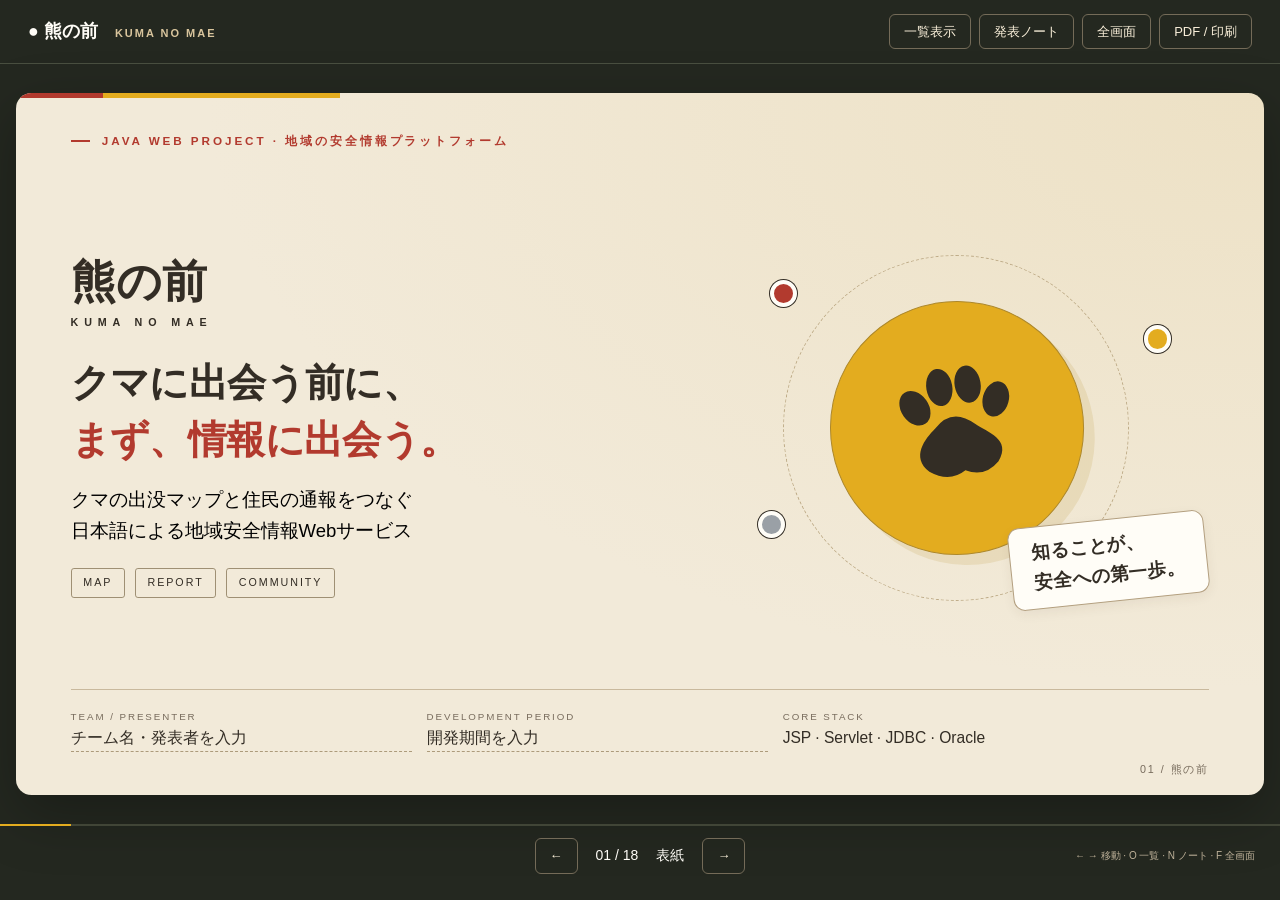
==== index.html @ 299644ca "feat: index.html" ====
<!doctype html>
<html lang="ja">
<head>
  <meta charset="utf-8">
  <meta name="viewport" content="width=device-width,initial-scale=1">
  <title>熊の前 · プロジェクト発表</title>
  <link rel="stylesheet" href="presentation/presentation.css">
  <link rel="stylesheet" href="presentation/japanese.css">
  <link rel="stylesheet" href="presentation/print.css" media="print">
  <script src="presentation/presentation.js" defer></script>
  <link rel="stylesheet" href="presentation/preview-editorial.css">
  <link rel="stylesheet" href="presentation/preview-duties.css">
</head>
<body>
  <header class="toolbar"><a class="brand" href="#1">● 熊の前 <span>KUMA NO MAE</span></a><div class="tools"><button id="overview" type="button">一覧表示</button><button id="notes-toggle" type="button">発表ノート</button><button id="fullscreen" type="button">全画面</button><button id="print" type="button">PDF / 印刷</button></div></header>
  <main id="deck" aria-label="プロジェクト発表スライド">
    <section class="slide cover" data-title="表紙">
      <div class="eyebrow">JAVA WEB PROJECT · 地域の安全情報プラットフォーム</div>
      <div class="cover-grid"><div><div class="wordmark">熊の前<span>KUMA NO MAE</span></div><h1>クマに出会う前に、<br><em>まず、情報に出会う。</em></h1><p class="lead">クマの出没マップと住民の通報をつなぐ<br>日本語による地域安全情報Webサービス</p><div class="tags"><span>MAP</span><span>REPORT</span><span>COMMUNITY</span></div></div><div class="cover-art"><div class="orbit"></div><div class="seal"><svg viewBox="0 0 180 180" aria-label="クマの肉球"><ellipse cx="43" cy="57" rx="17" ry="23" transform="rotate(-25 43 57)"/><ellipse cx="77" cy="37" rx="16" ry="23"/><ellipse cx="112" cy="39" rx="16" ry="23"/><ellipse cx="143" cy="63" rx="16" ry="22" transform="rotate(25 143 63)"/><path d="M47 137C27 115 49 96 63 86Q88 63 113 89C125 101 154 115 133 139Q113 156 91 143Q69 155 47 137Z"/></svg></div><div class="art-label">知ることが、<br>安全への第一歩。</div><span class="map-point p1"></span><span class="map-point p2"></span><span class="map-point p3"></span></div></div>
      <div class="cover-meta"><div><small>TEAM / PRESENTER</small><span contenteditable="true" data-save="presenter-ja" aria-label="チーム名・発表者を入力">チーム名・発表者を入力</span></div><div><small>DEVELOPMENT PERIOD</small><span contenteditable="true" data-save="period-ja" aria-label="開発期間を入力">開発期間を入力</span></div><div><small>CORE STACK</small><span>JSP · Servlet · JDBC · Oracle</span></div></div>
      <aside class="speaker-notes">冒頭ではサービスが解決したい課題を伝えます。「出没情報を探すだけでなく、地図での確認から通報・管理までをつなぎました」。チーム名と開発期間は実際の情報を入力してください。入力内容はこのブラウザーに保存されます。</aside>
    </section>
    <section class="slide" data-title="目次"><div class="eyebrow">CONTENTS · 発表の流れ</div><h2>サービスからコードまで、<br>ひとつの流れで。</h2><div class="agenda"><article><b>01</b><div><h3>なぜ開発したのか</h3><p>企画意図・利用者・要件</p></div></article><article><b>02</b><div><h3>どのように設計したのか</h3><p>デザイン・技術構成・MVC・データ</p></div></article><article><b>03</b><div><h3>何を実装したのか</h3><p>地図・通報・会員・コミュニティ・管理</p></div></article><article><b>04</b><div><h3>どのような課題を解決したのか</h3><p>デモ・日付フィルターの不具合・改善方針</p></div></article></div><div class="bottom-line">発表の軸：位置と危険度を理解し、住民の情報をサービスにつなぐ</div><aside class="speaker-notes">設計の説明後、利用者の操作の流れに沿って機能を紹介します。クラス名をすべて読み上げるよりも、責務の分離とデータの流れに焦点を当てます。</aside></section>
<section class="slide" data-title="チーム紹介"><div class="eyebrow">TEAM · チーム紹介</div><h2>4人でつくる「熊の前」。</h2><p class="subtitle">バックエンド1名・フロントエンド3名のチーム構成</p><div class="cols four team-grid"><article class="card accent"><span class="card-no">TEAM LEADER</span><div class="member-number">01</div><div class="member-photo"><img src="presentation/member-01.png" alt="ジョン・グァノ"></div><h3 lang="ja">ジョン・グァノ</h3><span class="team-role">チームリーダー</span><p>バックエンド担当</p><div class="member-duties">チーム管理<br>データベース設計<br>バックエンド全体</div></article><article class="card"><span class="card-no">FRONTEND</span><div class="member-number">02</div><div class="member-photo"><img src="presentation/member-02.jpg" alt="キム・スリム"></div><h3 lang="ja">キム・スリム</h3><span class="team-role">チームメンバー</span><p>フロントエンド担当</p><div class="member-duties">会員管理 設計・実装<br>地図 設計・実装</div></article><article class="card"><span class="card-no">FRONTEND</span><div class="member-number">03</div><div class="member-photo no-photo" aria-hidden="true"></div><h3 lang="ja">パク・ジョンウク</h3><span class="team-role">チームメンバー</span><p>フロントエンド担当</p><div class="member-duties">トップページ 設計・実装<br>マイページ 設計・実装</div></article><article class="card"><span class="card-no">FRONTEND</span><div class="member-number">04</div><div class="member-photo"><img src="presentation/member-04.png" alt="キム・ビョンギュ"></div><h3 lang="ja">キム・ビョンギュ</h3><span class="team-role">チームメンバー</span><p>フロントエンド担当</p><div class="member-duties">掲示板 設計・実装<br>管理者ページ 設計・実装</div></article></div><aside class="speaker-notes">メンバーは全4名です。ジョン・グァノはチームリーダー兼バックエンド担当、キム・スリム・パク・ジョンウク・キム・ビョンギュはフロントエンド担当です。氏名は指定された日本語表記を使用しています。</aside></section>
    <section class="slide" data-title="プロジェクト概要"><div class="eyebrow">01 / PROJECT OVERVIEW</div><h2>「どこで、どのくらい危険なのか？」</h2><p class="subtitle">出没場所・日時・危険度・解除状態をまとめて確認できるサービス</p><div class="cols three"><article class="card"><span class="card-no">BACKGROUND</span><h3>一覧だけでは<br>場所を把握しにくい</h3><p>住所と投稿を地図マーカーにつなぎ、関心のある地域の状況を位置関係から理解できるよう設計しました。</p></article><article class="card"><span class="card-no">APPROACH</span><h3>閲覧から通報まで<br>ひとつの利用フロー</h3><p>トップページで状況を確認し、地図で範囲を絞り込んだ後、詳細の閲覧や目撃情報の通報へ進みます。</p></article><article class="card accent"><span class="card-no">VALUE</span><h3>危険情報に加えて<br>解除状態も伝える</h3><p>DANGER・WARNING・CAUTIONとCLEARを区別し、出没情報の状態を色と文字で伝えます。</p></article></div><div class="ribbon">主な利用者 <strong>日本の地域住民・訪問者・サービス管理者</strong></div><aside class="speaker-notes">このスライドでは開発意図を説明します。事故減少率や実際の利用者数など、検証していない成果の数値は提示しません。</aside></section>
    <section class="slide" data-title="要件定義"><div class="eyebrow">02 / REQUIREMENTS</div><h2>利用者ごとに必要な機能を定義する。</h2><div class="cols two"><div class="table-wrap"><table><thead><tr><th>利用者</th><th>主要機能</th></tr></thead><tbody><tr><td>情報閲覧</td><td>地図マーカー・危険度の凡例・地域／期間／危険度の検索</td></tr><tr><td>会員</td><td>登録・ログイン・メール認証・アカウント復旧</td></tr><tr><td>通報者</td><td>目撃情報の登録・位置／画像の添付・詳細閲覧</td></tr><tr><td>コミュニティ利用者</td><td>投稿の作成／編集／削除・コメント・いいね</td></tr><tr><td>管理者</td><td>通報の承認／却下／解除・会員とコミュニティの管理</td></tr></tbody></table></div><div class="stack"><article class="card"><h3>一貫した案内</h3><p>日本語UI、共通のヘッダー／フッター、危険度の色と名称を使用します。</p></article><article class="card"><h3>役割に応じたアクセス</h3><p>ログイン状態と利用者の権限に応じて、作成・編集・管理のリクエストを処理します。</p></article><article class="card"><h3>処理結果を明確に表示</h3><p>エラー・認証・パスワード再設定の結果を画面で確認できる構成にします。</p></article></div></div><aside class="speaker-notes">要件は機能と使いやすさに分けて説明します。セキュリティが完全であると主張するのではなく、実際の権限確認と認証の流れを紹介します。</aside></section>
    <section class="slide" data-title="デザインコンセプト"><div class="eyebrow">03 / DESIGN LANGUAGE</div><h2>温かみのある印象と、明確な危険表示。</h2><div class="cols two"><div><div class="palette"><div style="--swatch:#eee5d1"><span>CREAM</span><code>#EEE5D1</code></div><div style="--swatch:#332d25" class="light-text"><span>INK</span><code>#332D25</code></div><div style="--swatch:#e3ac1f"><span>YELLOW</span><code>#E3AC1F</code></div></div><h3>プロジェクトのビジュアル表現</h3><p>クリーム色の背景に濃い茶色の枠線、紙のカードを思わせる面と影。黄色は主な操作を、赤色は危険情報を強調します。</p><p>発表資料にも同じ配色とクマの肉球モチーフを取り入れました。</p></div><article class="card legend-demo"><h3>危険度の凡例</h3><div><span class="risk danger">DANGER</span><p><strong>危険</strong> クマの目撃など危険度の高い情報</p></div><div><span class="risk warning">WARNING</span><p><strong>警戒</strong> 足跡・痕跡の情報</p></div><div><span class="risk caution">CAUTION</span><p><strong>注意</strong> 鳴き声・気配などの注意情報</p></div><div><span class="risk clear">CLEAR</span><p><strong>解除</strong> 危険の解除状態</p></div></article></div><aside class="speaker-notes">色だけで意味を伝えず、英語の区分と日本語の名称を併記します。ここで示す配色は、プロジェクトのスタイルを基にした発表用テーマです。</aside></section>
    <section class="slide" data-title="技術構成"><div class="eyebrow">04 / TECHNOLOGY</div><h2>Servlet MVCで構築したWebサービス。</h2><div class="cols four"><article class="card"><span class="tech-icon">UI</span><h3>Frontend</h3><ul><li>JSP · JSTL</li><li>HTML · CSS</li><li>JavaScript · Fetch</li><li>Bootstrap</li></ul><p>画面描画と利用者の入力、地図フィルター、非同期リクエスト</p></article><article class="card"><span class="tech-icon">JAVA</span><h3>Backend</h3><ul><li>Java Servlet</li><li>Service / Command</li><li>Gson</li><li>JavaMail · BCrypt</li></ul><p>リクエストの振り分け、業務処理、JSON応答と会員認証</p></article><article class="card"><span class="tech-icon">DB</span><h3>Data</h3><ul><li>Oracle</li><li>JDBC</li><li>DAO・SQLの分離</li><li>JNDI DataSource</li></ul><p>会員・投稿・トークン・管理履歴と地図データの取得</p></article><article class="card"><span class="tech-icon">MAP</span><h3>Integration</h3><ul><li>Google Maps JS API</li><li>Tomcat</li><li>Eclipseプロジェクト</li><li>Git</li></ul><p>位置の可視化、Servletの実行環境と共同開発</p></article></div><aside class="speaker-notes">Springではなく、Servletでルーティングと各層を直接構成したプロジェクトです。導入バージョンやデプロイ環境については、確認なしに具体的な数値を述べません。</aside></section>
    <section class="slide" data-title="MVCアーキテクチャ"><div class="eyebrow">05 / ARCHITECTURE</div><h2>リクエストを分け、責務を明確に。</h2><div class="flow"><article><small>01 · REQUEST</small><h3>Browser</h3><p>画面遷移・フォーム送信<br>Fetch APIリクエスト</p></article><i>→</i><article><small>02 · ROUTING</small><h3>Controller</h3><p>URLの振り分け<br>サービスの選択</p></article><i>→</i><article><small>03 · LOGIC</small><h3>Service</h3><p>検証・権限確認<br>業務処理</p></article><i>→</i><article><small>04 · DATA</small><h3>DAO / SQL</h3><p>JDBCによる取得・保存<br>Oracle接続</p></article></div><div class="cols two"><article class="card"><span class="card-no">PAGE RESPONSE</span><h3>Controller → JSP → HTML</h3><p>requestにデータを設定し、JSPへforwardします。会員・掲示板・管理画面の基本的な応答の流れです。</p></article><article class="card accent"><span class="card-no">API RESPONSE</span><h3>ApiController → JSON → JavaScript</h3><p>地図マーカーや認証状態などをJSONで渡し、ブラウザー側で画面を更新します。</p></article></div><div class="source">参照： controller/* · service/Command.java · util/JsonResponseUtil.java · util/DBManager.java</div><aside class="speaker-notes">DTOは各層の間でデータを受け渡します。すべてのクラスがすべての矢印を通るわけではなく、ページ応答とAPI応答の二つの流れとして説明します。</aside></section>
    <section class="slide" data-title="データ設計"><div class="eyebrow">06 / DATA MODEL</div><h2>会員と通報を中心につながるデータ。</h2><p class="subtitle">SQLの参照に基づく論理関係・実際のDBのFK／DDLは別途確認が必要</p><div class="data-model"><article class="entity main-entity"><small>中心エンティティ</small><h3>MEMBER</h3><p>会員ID・アカウント・認証状態</p></article><div class="entity-branches"><article class="entity"><h3>BOARD → BOARD_FILE</h3><p>目撃情報の通報と添付画像</p></article><article class="entity"><h3>COMMUNITY_BOARD</h3><p>COMMUNITY_FILE · COMMUNITY_COMMENT · COMMUNITY_LIKE</p></article><article class="entity"><h3>EMAIL_TOKEN</h3><p>メール認証／パスワード再設定・有効期限／使用状態</p></article><article class="entity"><h3>ADMIN_LOG</h3><p>管理者・対象・処理種別・処理履歴</p></article></div></div><div class="ribbon">地図データ取得 <strong>V_MAP_MARKER → MapDao → MapMarkerDto</strong><span>位置・危険度・出没日・元データの識別子</span></div><aside class="speaker-notes">DDLで確認した物理ER図ではなく、リポジトリ内のSQLに基づく論理構成です。V_MAP_MARKERのビュー定義や外部収集の仕組みは確認できていないため、自動収集まで実装済みとは説明しません。</aside></section>
    <section class="slide" data-title="画面構成"><div class="eyebrow">07 / USER JOURNEY</div><h2>状況把握 → 条件検索 → 詳細確認 → 通報。</h2><div class="cols four journey"><article class="card"><b>01</b><h3>トップページ</h3><p>サービスへの入口<br>地図と危険度の状況</p><code>index.jsp<br>index.js</code></article><article class="card"><b>02</b><h3>出没マップ</h3><p>地域・期間・危険度の検索<br>マーカーと一覧の確認</p><code>map/map.jsp<br>map/map.js</code></article><article class="card"><b>03</b><h3>目撃情報</h3><p>一覧と詳細ページ<br>位置・内容・画像</p><code>board/list.jsp<br>board/detail.jsp</code></article><article class="card"><b>04</b><h3>目撃情報の通報</h3><p>ログイン後に情報登録<br>管理フローへ連携</p><code>board/report.jsp<br>BoardReportService</code></article></div><div class="cols two compact"><article class="card"><h3>アカウント・個人画面</h3><p>登録・認証・復旧・プロフィール・設定</p></article><article class="card"><h3>参加・運営画面</h3><p>コミュニティ・コメント・いいね・管理画面</p></article></div><aside class="speaker-notes">画面ファイル名はviewsおよびresources配下を基準にしています。全メニューの列挙よりも、情報の取得から通報までの一連の流れとして示します。</aside></section>
    <section class="slide" data-title="地図検索"><div class="eyebrow">08 / MAP & FILTER</div><h2>ひとつの検索結果を、地図と一覧に。</h2><div class="cols two"><div class="map-capture"><img src="presentation/map-screenshot.png" alt="出没マップの実際の画面。クマのマーカー、危険度の凡例、期間と地域の検索フィルター。"></div><div class="stack"><article class="card"><h3>① データを画面用に整理</h3><p><code>/api/map/markers</code>から取得した座標・住所・危険度・日付を、マーカーと一覧で使う形式に変換します。</p></article><article class="card"><h3>② 選択条件で絞り込む</h3><p>地域、開始日／終了日、4種類の危険度のチェック状態を比較します。CLEARも個別に選択できます。</p></article><article class="card"><h3>③ 同じ配列から再表示</h3><p><code>filterSightings → loadMarkers</code><br>マーカーと最新の出没情報一覧を同じ検索結果で更新します。</p></article></div></div><aside class="speaker-notes">地図ページの検索は、読み込み済みデータに対するクライアント側のフィルターです。サーバーのperiodオプションとは区別します。クマのアイコン、日本語地図、期間の初期値と未来の日付の制限も実演します。</aside></section>
    <section class="slide" data-title="会員認証"><div class="eyebrow">09 / ACCOUNT & AUTHENTICATION</div><h2>登録から復旧まで、つながるアカウント機能。</h2><div class="cols three"><article class="card"><span class="card-no">SIGN UP</span><h3>登録・メール認証</h3><ul><li>ID／メールの重複確認API</li><li>登録情報をサーバーで検証</li><li>メール認証トークンを送信</li><li>リンク検証と認証結果の案内</li></ul><code>SignUpService<br>EmailVerifyService</code></article><article class="card"><span class="card-no">LOGIN</span><h3>ログイン・セッション</h3><ul><li>アカウント情報とパスワードの確認</li><li>BCryptハッシュを使用</li><li>ログイン利用者のセッション管理</li><li>ログアウト処理</li></ul><code>LoginService<br>PasswordUtil</code></article><article class="card accent"><span class="card-no">RECOVERY</span><h3>パスワード再設定</h3><ul><li>復旧リンクとトークンの有効性確認</li><li>新パスワードの長さ／一致を検証</li><li>パスワード更新・トークン使用処理</li><li>専用の完了画面を表示</li></ul><code>ResetPasswordService<br>reset_password_complete.jsp</code></article></div><div class="bottom-line">完了を確認した後、利用者が「ログインする」から移動する画面構成</div><aside class="speaker-notes">確認したResetPasswordServiceには直前のパスワードとの比較処理はありません。実装済み機能としては紹介しません。パスワード更新とトークン使用処理は同じトランザクション内で実行されます。</aside></section>
    <section class="slide" data-title="掲示板とコミュニティ"><div class="eyebrow">10 / REPORT & COMMUNITY</div><h2>場所を伝える通報、会話をつなぐ交流。</h2><div class="cols two"><article class="card"><span class="card-no">SIGHTING REPORT</span><h3>クマ目撃・出没情報</h3><p>出没場所・危険度・目撃内容を伝える情報掲示板</p><ul><li>一覧表示と詳細情報</li><li>座標・住所と画像の添付</li><li>危険度と解除状態の表示</li><li>管理者による承認・却下・解除</li></ul><div class="mini-flow">BoardController → BoardReportService → BoardDao</div></article><article class="card"><span class="card-no">COMMUNITY</span><h3>住民同士の情報共有</h3><p>住民が投稿とコメントで情報を共有するコミュニティ</p><ul><li>投稿の作成・編集・削除</li><li>画像添付と詳細閲覧</li><li>コメントの作成・削除</li><li>いいね切り替えAPI</li></ul><div class="mini-flow">CommunityController → Service → CommunityBoardDao</div></article></div><div class="source">関連SQL： BOARD · BOARD_FILE / COMMUNITY_BOARD · COMMUNITY_FILE · COMMUNITY_COMMENT · COMMUNITY_LIKE</div><aside class="speaker-notes">目撃情報の掲示板とコミュニティは区別して説明します。管理者機能とは別に、投稿者の権限確認は各サービスが担います。</aside></section>
    <section class="slide" data-title="管理者機能"><div class="eyebrow">11 / ADMINISTRATION</div><h2>登録後の情報も管理する。</h2><div class="cols three"><article class="card"><span class="card-no">REPORTS</span><h3>通報管理</h3><p>登録された通報を確認し、承認・却下・危険解除を処理します。</p><code>AdminApproveService<br>AdminRejectService<br>AdminClearService</code></article><article class="card"><span class="card-no">MEMBERS</span><h3>会員管理</h3><p>会員一覧、権限変更、削除・復旧に関する管理リクエストを処理します。</p><code>AdminMemberListService<br>AdminUpdateGradeService<br>AdminRestoreMemberService</code></article><article class="card"><span class="card-no">MODERATION</span><h3>コミュニティ管理</h3><p>投稿の非表示・表示・削除やコメント削除などの運営機能を提供します。</p><code>AdminCommunityHideService<br>AdminCommunityShowService<br>AdminCommunityCommentDeleteService</code></article></div><div class="ribbon">アクセスの流れ <strong>AdminController → 管理者の確認 → 該当Service</strong><span>管理履歴： AdminLogDao</span></div><aside class="speaker-notes">一般利用者と管理者の画面を分離しました。承認／解除などデータを変更する操作は、準備したデモデータで実演してください。</aside></section>
    <section class="slide" data-title="デモ動画"><div class="eyebrow">12 / DEMONSTRATION</div><h2>画面でたどる利用者の操作フロー。</h2><div class="cols video-layout"><div class="video-box"><video id="demo-video" controls playsinline preload="metadata" aria-label="プロジェクトのデモ動画"></video><div id="video-placeholder"><span class="play-symbol">▶</span><h3>プロジェクトのデモ動画</h3><p>下のボタンから用意したローカル動画を選択してください。</p><p class="small">サーバーにアップロードせず、このブラウザーで再生します。</p></div><label class="video-picker" for="video-file">動画を選択<input id="video-file" type="file" accept="video/*"></label><span id="video-status" class="small" aria-live="polite"></span></div><div class="stack demo-steps"><article><b>01</b><div><h3>地域・期間の検索</h3><p>地図マーカーと一覧が同時に更新されることを確認</p></div></article><article><b>02</b><div><h3>CLEARを含める／除外</h3><p>チェック状態に応じた解除情報の表示</p></div></article><article><b>03</b><div><h3>詳細・通報・コミュニティ</h3><p>利用者の参加フローを紹介</p></div></article><article><b>04</b><div><h3>会員認証・復旧</h3><p>入力検証と完了画面を確認</p></div></article></div></div><aside class="speaker-notes">動画ファイルは未提供のため、再生領域を用意しています。発表前にファイルを選択してください。再読み込み後は再選択が必要です。デモデータは実際の事件と混同されないよう区別してください。</aside></section>
    <section class="slide" data-title="トラブルシューティング"><div class="eyebrow">13 / TROUBLESHOOTING</div><h2>検索すると投稿が消える原因。</h2><div class="cols two"><article class="card"><span class="pill red">BEFORE</span><h3>日付オブジェクトを文字列として処理</h3><pre>eventDate: {
  date: { year: 2026, month: 9, day: 10 }
}

String(eventDate)
// "[object Object]"</pre><p>日付表示と文字列の期間比較が正しく機能せず、正常な投稿が検索結果から除外されました。</p></article><article class="card accent"><span class="pill green">AFTER</span><h3>画面で比較できる形式に正規化</h3><pre>normalizeEventDate(item.eventDate)
// "2026-09-10"

開始日 ≤ 出没日 ≤ 終了日
// 同じYYYY-MM-DD形式で比較</pre><p>年・月・日を取り出し、月／日を2桁にそろえることで日付表示と検索を修正しました。</p></article></div><div class="bottom-line">解決の流れ：画面の症状 → 実際のJSONを確認 → データ形式を整理 → 検索を再確認</div><aside class="speaker-notes">実際に修正した事例です。Google MapsのMarker非推奨警告と日付フィルターの問題は別の原因でした。重要なのはAPIと画面の間で日付形式をそろえることです。</aside></section>
    <section class="slide" data-title="改善方針"><div class="eyebrow">14 / NEXT STEPS</div><h2>実装した仕組みを、さらに堅牢に。</h2><p class="subtitle">以下は実装済みの成果と区別した、今後の改善提案です。</p><div class="cols three"><article class="card"><span class="card-no">DATA CONTRACT</span><h3>API形式の統一</h3><p>日付を統一したISO文字列で返し、地域分類と元データの種類別に詳細リンクの規則を明示します。</p><span class="tag">データの整合性</span></article><article class="card"><span class="card-no">USER EXPERIENCE</span><h3>検索体験の改善</h3><p>該当結果なしの案内、初期表示とリセット時の期間条件の統一、多数のマーカーのクラスタリングを検討します。</p><span class="tag">検索の使いやすさ</span></article><article class="card"><span class="card-no">MAINTENANCE</span><h3>検証と保守</h3><p>直前のパスワードの再利用制限、API／権限の回帰テスト、共通スタイルと地図コードの整理を進めます。</p><span class="tag">安定性</span></article></div><aside class="speaker-notes">直前のパスワードの再利用制限は確認したサービスコードにまだないため、改善事項に含めています。実装状況は発表直前の最新コードと照合してください。</aside></section>
    <section class="slide closing" data-title="まとめ"><div class="eyebrow">KUMA NO MAE · 熊の前</div><h2>情報をつなぎ、<br><em>安全へ、もう一歩。</em></h2><p class="lead">地図と住民の通報をひとつに。<br>閲覧から参加・運営までつなぐServlet MVCプロジェクト。</p><div class="closing-tags"><span>位置に基づく情報</span><span>住民参加</span><span>役割ごとの責務分離</span></div><div class="qa">ありがとうございました。<strong>Q & A</strong></div><aside class="speaker-notes">企画意図、利用者の操作フロー、解決したデータの問題を一文ずつまとめます。実際の運用成果や統計は根拠がある場合にのみ付け加えてください。</aside></section>
  </main>
  <footer class="controls"><button id="previous" type="button" aria-label="前のスライド">←</button><span id="page-label" aria-live="polite">01 / 18</span><span id="slide-title"></span><button id="next" type="button" aria-label="次のスライド">→</button><div class="progress"><span id="progress-fill"></span></div><small>← → 移動 · O 一覧 · N ノート · F 全画面</small></footer>
</body>
</html>
---- presentation/presentation.css ----
:root{--paper:#eee5d1;--card:#fcfaf3;--ink:#332d25;--muted:#776b5c;--red:#b23a2e;--yellow:#e3ac1f;--line:#d9ccb5}*{box-sizing:border-box}body{margin:0;background:#25241f;color:var(--ink);font-family:"Noto Sans KR","Malgun Gothic","Yu Gothic",sans-serif;font-size:18px;line-height:1.65}button,a,input,video{font:inherit}button{cursor:pointer}.toolbar{height:64px;padding:0 28px;display:flex;align-items:center;justify-content:space-between;color:var(--card);border-bottom:1px solid #514b3f}.brand{color:inherit;text-decoration:none;font-weight:900}.brand span{font-size:11px;letter-spacing:2px;margin-left:12px;color:#d9c59d}.tools{display:flex;gap:8px}.tools button,.controls button{border:1px solid #746b58;color:#f9efd9;background:transparent;padding:6px 14px;border-radius:6px;font-size:13px}.tools button:hover,.controls button:hover{background:#504738}button:focus-visible,a:focus-visible{outline:3px solid var(--yellow);outline-offset:3px}#deck{padding:24px 0;min-height:calc(100vh - 140px);display:grid;place-items:center}.slide{width:1280px;height:720px;padding:46px 56px 44px;background:var(--paper);position:relative;display:none;flex-direction:column;overflow:hidden;border-radius:4px;box-shadow:0 12px 40px #0005;transform-origin:top center}.slide.active{display:flex}.slide:before{content:"";position:absolute;top:0;left:0;right:0;height:6px;background:linear-gradient(to right,var(--red) 0 18%,var(--yellow) 18% 42%,#332d25 42%)}.slide:after{content:attr(data-page) "  /  熊の前";position:absolute;right:56px;bottom:17px;font-size:11px;color:var(--muted);letter-spacing:2px}.eyebrow{font-size:13px;font-weight:800;letter-spacing:2.5px;color:var(--red);margin-bottom:15px}h1,h2,h3,p{margin:0}h2{font-size:38px;line-height:1.38;letter-spacing:-1.6px;margin-bottom:22px}h3{font-size:23px;line-height:1.45;margin-bottom:13px;letter-spacing:-.6px}p{color:var(--muted);font-size:18px;line-height:1.8}p+p{margin-top:16px}em{font-style:normal;color:var(--red)}.lead{font-size:23px;line-height:1.7}.subtitle{margin-top:-11px;margin-bottom:25px;font-size:17px}.cols{display:grid;gap:23px}.two{grid-template-columns:1fr 1fr}.three{grid-template-columns:repeat(3,1fr)}.four{grid-template-columns:repeat(4,1fr);gap:16px}.card{background:var(--card);border:1.5px solid var(--ink);border-radius:15px;padding:27px;box-shadow:5px 6px 0 #332d2512}.card.accent{background:#f9efcc}.card-no{font-size:11px;letter-spacing:2px;color:var(--red);font-weight:800;display:block;margin-bottom:26px}.three>.card{min-height:315px}.stack{display:flex;flex-direction:column;gap:15px}.stack .card{padding:19px 24px}.stack h3{font-size:21px;margin-bottom:5px}.stack p{font-size:16px;line-height:1.7}.bottom-line{margin-top:auto;padding:18px 0 8px;border-top:1px solid #bdb096;font-size:18px;font-weight:700}.ribbon{margin-top:28px;background:#ded2b6;padding:19px 23px;border-left:5px solid var(--red);font-size:15px;display:flex;gap:24px;align-items:center}.ribbon strong{font-size:18px}.ribbon span{font-size:14px}code{font-family:Consolas,monospace;font-size:14px;overflow-wrap:anywhere}.card>code{display:block;background:#eee6d5;padding:14px;margin-top:22px;line-height:1.8;border-radius:6px}.source{font-size:12px;color:var(--muted);margin-top:auto;padding-top:18px}.speaker-notes{display:none}body.show-notes .active .speaker-notes{display:block;position:absolute;bottom:38px;left:36px;right:36px;background:#332d25f5;color:#fff3d9;padding:20px 26px;border-radius:10px;border-top:4px solid var(--yellow);font-size:17px;z-index:20}.cover{padding-top:39px}.cover-grid{display:grid;grid-template-columns:1.25fr 1fr;align-items:center;flex:1}.wordmark{font-size:46px;font-weight:900;line-height:1.05;margin-bottom:28px}.wordmark span{display:block;font-size:11px;letter-spacing:6px;margin-top:12px}h1{font-size:40px;line-height:1.45;letter-spacing:-1.4px;margin-bottom:16px}.cover .lead{font-size:19px}.tags{display:flex;gap:10px;margin-top:22px}.tags span,.tag{font-size:11px;letter-spacing:2px;padding:5px 12px;border:1px solid #9f9074;border-radius:3px}.cover-meta{display:grid;grid-template-columns:1fr 1fr 1.25fr;border-top:1px solid #afa086;padding-top:20px;gap:15px}.cover-meta small{display:block;font-size:10px;letter-spacing:2px;color:var(--muted)}.cover-meta span{font-size:16px;display:block}.cover-meta [contenteditable]{border-bottom:1px dashed #ad9b7b;min-width:100px}.cover-art{position:relative;height:380px;display:flex;align-items:center;justify-content:center}.orbit{width:355px;height:355px;border:1px dashed #9f9074;border-radius:50%;position:absolute}.seal{width:260px;height:260px;border:2px solid var(--ink);border-radius:50%;background:var(--yellow);display:grid;place-items:center;box-shadow:12px 12px 0 #332d2520;transform:rotate(-10deg)}.seal svg{width:150px;fill:var(--ink)}.art-label{position:absolute;right:3px;bottom:12px;padding:10px 22px;background:var(--card);border:2px solid var(--ink);border-radius:8px;font-size:19px;font-weight:800;transform:rotate(-6deg)}.map-point{position:absolute;border:5px solid var(--card);border-radius:50%;width:28px;height:28px;box-shadow:0 0 0 1px var(--ink)}.p1{background:var(--red);left:68px;top:38px}.p2{background:var(--yellow);right:39px;top:85px}.p3{background:#9aa0a6;left:56px;bottom:77px}.agenda{display:grid;grid-template-columns:1fr 1fr;gap:25px 50px;margin-top:16px}.agenda article{display:flex;gap:25px;padding:24px 0;border-top:1px solid #b8aa8f}.agenda b{font-size:40px;color:var(--red);line-height:1.4}.agenda h3{margin:0}.agenda p{font-size:17px}.table-wrap{background:var(--card);border:1px solid var(--ink);border-radius:12px;overflow:hidden}table{border-collapse:collapse;width:100%;font-size:16px}th,td{text-align:left;padding:22px 18px;border-bottom:1px solid var(--line)}th{background:#ded2b6}td:first-child{font-weight:800;width:135px}tr:last-child td{border:0}.palette{display:flex;margin:8px 0 35px;gap:12px}.palette>div{background:var(--swatch);height:135px;flex:1;border:1px solid var(--ink);border-radius:9px;padding:17px;display:flex;flex-direction:column;justify-content:space-between;font-size:13px;font-weight:800}.light-text{color:white}.legend-demo>div{display:flex;gap:20px;align-items:center;margin-top:24px}.legend-demo p{font-size:16px}.legend-demo strong{display:block;color:var(--ink)}.risk{display:inline-flex;justify-content:center;align-items:center;border-radius:6px;padding:8px 12px;min-width:96px;font-size:13px;font-weight:800}.danger{background:#b23a2e;color:white}.warning{background:#e3ac1f;color:#332d25}.caution{background:#f5e39a;color:#332d25}.clear{background:#92999e;color:white}.tech-icon{display:grid;place-items:center;background:var(--yellow);width:64px;height:64px;border:1px solid var(--ink);border-radius:15px;font-size:16px;font-weight:900;margin-bottom:25px}.four .card{padding:24px 20px}.four p{font-size:16px}.four h3{font-size:23px}ul{padding-left:20px;color:var(--ink);font-size:17px;line-height:2;margin:14px 0 22px}.flow{display:flex;align-items:center;gap:14px;margin:14px 0 30px}.flow article{flex:1;border:1.5px solid var(--ink);background:var(--card);padding:24px 18px;border-radius:12px}.flow small{font-size:11px;letter-spacing:1px;color:var(--red)}.flow h3{margin:12px 0}.flow p{font-size:16px}.flow i{font-size:25px;font-style:normal}.data-model{display:grid;grid-template-columns:280px 1fr;gap:55px;align-items:center}.entity{border:1.5px solid var(--ink);background:var(--card);padding:20px 24px;border-radius:10px}.entity h3{font-size:19px;margin-bottom:5px}.entity p{font-size:15px}.main-entity{background:var(--yellow);position:relative}.main-entity:after{content:"→";position:absolute;right:-42px;top:40%;font-size:25px}.entity-branches{display:grid;grid-template-columns:1fr 1fr;gap:18px}.journey b{font-size:44px;color:var(--red)}.journey code{margin-top:18px;font-size:13px}.compact{margin-top:25px}.compact .card{padding:18px 25px}.compact h3{font-size:20px;margin:0}.compact p{font-size:16px}.map-mock{border:2px solid var(--ink);border-radius:15px;background:var(--card);overflow:hidden}.mock-caption{font-size:11px;padding:7px 14px;color:var(--muted)}.mock-filters{display:flex;align-items:center;gap:8px;padding:13px;background:#ddd1b4;font-size:13px}.mock-filters>span:not(.risk){background:var(--card);padding:7px;border-radius:5px}.mock-filters .risk{min-width:70px;padding:7px;font-size:10px}.mock-map{height:230px;position:relative;overflow:hidden;background:#8cb7b7;background-image:linear-gradient(#ffffff17 1px,transparent 1px),linear-gradient(90deg,#ffffff17 1px,transparent 1px);background-size:33px 33px}.terrain{position:absolute;background:#cbd5af;border:10px solid #a9c49c;transform:rotate(-38deg);border-radius:45%}.t1{width:360px;height:95px;left:90px;top:90px}.t2{width:125px;height:105px;left:335px;top:-35px}.pin{width:30px;height:36px;display:grid;place-items:center;position:absolute;background:var(--red);color:white;border:2px solid white;border-radius:50% 50% 50% 0;transform:rotate(-10deg);font-weight:900}.pin1{left:280px;top:68px}.pin2{left:176px;top:124px;background:var(--yellow);color:var(--ink)}.pin3{left:352px;top:38px;background:#818b90}.map-caption{position:absolute;bottom:12px;left:15px;background:#fcfaf3dc;padding:4px 12px;font-size:12px}.mock-list{display:flex;align-items:center;gap:14px;padding:19px}.mock-list .risk{min-width:40px}.mock-list small{display:block;font-size:12px;color:var(--muted)}.mock-list b{font-size:16px}.mock-list>b:last-child{margin-left:auto}.mini-flow{margin-top:26px;border-top:1px solid var(--line);padding-top:16px;font-family:Consolas,monospace;font-size:13px}.video-layout{grid-template-columns:1.5fr 1fr}.video-box{height:420px;background:var(--ink);color:var(--card);border-radius:16px;position:relative;overflow:hidden;display:flex;flex-direction:column;align-items:center;justify-content:center}#video-placeholder{text-align:center;padding:25px}#video-placeholder p{color:#d8cdb7;font-size:16px}.play-symbol{display:inline-grid;place-items:center;width:65px;height:65px;border:1px solid #ad9b7b;border-radius:50%;color:var(--yellow);margin-bottom:20px}.video-picker{background:var(--yellow);color:var(--ink);padding:8px 20px;border-radius:6px;cursor:pointer;font-weight:700;font-size:15px;z-index:2}.video-picker input{position:absolute;width:1px;height:1px;opacity:0}.video-picker:focus-within{outline:3px solid white}.video-box video{display:none;width:100%;height:335px;background:#000;object-fit:contain}.video-box.has-video video{display:block}.video-box.has-video #video-placeholder{display:none}.video-box.has-video .video-picker{padding:3px 15px;margin-top:8px}.small{font-size:12px}#video-status{max-width:95%;overflow:hidden;white-space:nowrap;text-overflow:ellipsis;padding:3px}.demo-steps article{display:flex;gap:20px;border-bottom:1px solid var(--line);padding:10px 0}.demo-steps b{font-size:30px;color:var(--red)}.demo-steps h3{font-size:21px;margin:0}.demo-steps p{font-size:15px}.pill{font-size:11px;font-weight:900;letter-spacing:2px;display:inline-block;padding:4px 12px;border-radius:30px;margin-bottom:15px}.red{background:#efd2c8;color:var(--red)}.green{background:#dce8cd;color:#416a42}pre{white-space:pre-wrap;font-family:Consolas,"Malgun Gothic",monospace;font-size:17px;background:#e9e0cb;padding:20px;border-radius:8px;line-height:1.75}.tag{display:inline-block;margin-top:24px}.closing{justify-content:center}.closing h2{font-size:51px;line-height:1.5}.closing .lead{font-size:23px}.closing-tags{display:flex;gap:12px;margin-top:28px}.closing-tags span{padding:7px 16px;border:1px solid #ad9b7b;border-radius:30px;font-size:15px}.qa{margin-top:38px;border-top:1px solid #b5a589;display:flex;justify-content:space-between;padding-top:23px;font-size:24px}.qa strong{font-size:32px;color:var(--red)}.controls{height:64px;display:flex;justify-content:center;align-items:center;gap:18px;position:relative;color:var(--card);font-size:14px}.controls small{position:absolute;right:25px;font-size:10px;color:#bfb29a}.progress{position:absolute;top:0;left:0;right:0;height:2px;background:#544b3b}.progress span{height:100%;display:block;background:var(--yellow);transition:width .2s}body.overview #deck{display:flex;flex-direction:column;gap:30px}body.overview .slide{display:flex;flex-shrink:0;cursor:pointer}body.overview .slide.active{outline:4px solid var(--yellow)}body.overview .controls{position:sticky;bottom:0;background:#25241f}body.overview .speaker-notes{display:none!important}@media(max-width:760px){.brand span,.controls small,#slide-title{display:none}.toolbar{padding:0 10px}.tools{gap:4px}.tools button{padding:6px;font-size:11px}}@media print{@page{size:landscape;margin:0}body{background:white}.toolbar,.controls{display:none!important}#deck,body.overview #deck{display:block!important;padding:0!important;min-height:0!important}.slide,.slide.active,body.overview .slide{display:flex!important;width:297mm!important;height:167mm!important;margin:0!important;padding:10mm 13mm!important;zoom:.876!important;transform:none!important;box-shadow:none!important;outline:none!important;border-radius:0;break-after:page;page-break-after:always;print-color-adjust:exact;-webkit-print-color-adjust:exact}.speaker-notes{display:none!important}.slide:last-child{break-after:auto}.slide:after{bottom:8px}.video-picker{display:none}.slide h2{font-size:34px}}
/* 인쇄 시에도 발표 화면의 1280×720 레이아웃을 유지한다. */
@media print {
  @page { size: 297mm 167.1mm; margin: 0; }
  html body #deck .slide {
    width: 1280px !important;
    height: 720px !important;
    padding: 46px 56px 44px !important;
    zoom: .8769 !important;
  }
}
---- presentation/japanese.css ----
body { font-family: "Yu Gothic", "Meiryo", "Noto Sans JP", "Malgun Gothic", sans-serif; }
h1, h2, h3 { letter-spacing: -.6px; }
h2 { font-size: 35px; }
.closing h2 { font-size: 47px; }
.team-grid { margin-top: 12px; }
.team-grid .card { min-height: 315px; }
.team-grid h3 { font-family: "Malgun Gothic", sans-serif; font-size: 30px; margin: 12px 0; }
.member-number { font-size: 48px; font-weight: 900; color: var(--red); line-height: 1.2; }
.team-role { font-size: 13px; display: inline-block; border: 1px solid #a99a7d; border-radius: 20px; padding: 3px 12px; margin-bottom: 16px; }
.team-grid p { font-size: 17px; }
.team-grid .card { position: relative; padding: 18px 20px; }
.team-grid .card-no { margin-bottom: 12px; font-size: 10px; }
.team-grid .member-number { position: absolute; right: 18px; top: 14px; font-size: 22px; }
.member-photo { height: 210px; margin: 0 auto 15px; }
.member-photo img { display: block; width: 100%; height: 100%; object-fit: contain; }
.team-grid .member-photo img { width: auto; max-width: 100%; margin-inline: auto; border-radius: 12px; }
.team-grid h3 { font-family: inherit; font-size: 22px; margin: 8px 0 12px; white-space: nowrap; }
.team-grid .team-role { margin-bottom: 10px; }
.team-grid .member-photo { height: 140px; margin-bottom: 10px; }
.member-duties { margin-top: 10px; padding-top: 9px; border-top: 1px solid var(--line); font-size: 14px; line-height: 1.65; color: #000; }
.map-capture { background: var(--paper); }
.map-capture img { width: 100%; height: auto; display: block; }
.map-mock { align-self: start; }
.legend-demo .risk { flex-shrink: 0; }
.ribbon { flex-wrap: wrap; row-gap: 6px; }
.three .card p { font-size: 17px; }
.three ul { font-size: 16px; }
.flow h3 { font-size: 22px; }
.speaker-notes { line-height: 1.65; }
.slide p { color: #000; }
.slide[data-title="地図検索"] { padding: 26px 40px 34px; }
.slide[data-title="地図検索"] .eyebrow { margin-bottom: 7px; }
.slide[data-title="地図検索"] h2 { font-size: 30px; margin-bottom: 12px; }
.slide[data-title="地図検索"] > .cols {
  display: flex;
  flex-direction: column;
  gap: 12px;
  min-height: 0;
}
.slide[data-title="地図検索"] .map-capture { width: 1060px; max-width: 100%; align-self: center; }
.slide[data-title="地図検索"] .stack { display: grid; grid-template-columns: repeat(3, minmax(0, 1fr)); gap: 14px; }
.slide[data-title="地図検索"] .stack .card { padding: 12px 16px; border-radius: 12px; }
.slide[data-title="地図検索"] .stack h3 { font-size: 17px; margin-bottom: 5px; }
.slide[data-title="地図検索"] .stack p { font-size: 14px; line-height: 1.5; }
.slide[data-title="地図検索"] .stack code { font-size: 12px; }
---- presentation/print.css ----
@page { size: 297mm 167.1mm; margin: 0; }
html body #deck .slide {
  width: 1280px !important;
  height: 720px !important;
  padding: 46px 56px 44px !important;
  zoom: .8769 !important;
}
html body #deck .cover { padding-top: 39px !important; }
html body #deck .slide h2 { font-size: 38px; }
html body #deck .closing h2 { font-size: 51px; }
html body #deck .slide[data-title="地図検索"] { padding: 26px 40px 34px !important; }
html body #deck .slide[data-title="地図検索"] h2 { font-size: 30px; }
---- presentation/preview-editorial.css ----
/* Separate visual proposal. Original presentation styles remain unchanged. */
:root { --paper:#f2ead9; --card:#fffdf7; --line:#daceb9; }
body { background:#242820; }
.toolbar { border-color:#494f40; }
.slide { border-radius:16px; background:radial-gradient(ellipse at 100% 0%,#e8d8b180,transparent 60%),var(--paper); box-shadow:0 20px 60px #0004; }
.slide:before { height:5px; background:linear-gradient(90deg,var(--red) 0 7%,var(--yellow) 7% 26%,transparent 26%); }
.eyebrow { font-size:12px; letter-spacing:3px; margin-bottom:17px; display:flex; align-items:center; gap:12px; }
.eyebrow:before { content:""; width:20px; height:2px; background:var(--red); flex-shrink:0; }
h2 { letter-spacing:-1px; font-weight:700; }
.card { border:1px solid #d4c6ae; box-shadow:0 5px 14px #45342009; border-radius:16px; }
.card.accent { background:#f9edc8; border-color:#d5b665; }
.card-no { color:#8a5c31; letter-spacing:2.3px; }
.card h3 { font-weight:700; }
.slide p { color:#000; }
.bottom-line { border-color:#d0c1a7; font-weight:500; }
.ribbon { border-left:3px solid var(--yellow); background:#e9dfc9; border-radius:0 10px 10px 0; }
.flow article,.entity,.table-wrap { border-color:#d4c6ae; border-radius:12px; }
.flow i { color:#b39d78; }
.tech-icon { border:0; background:#f4e6bb; border-radius:16px; }
.risk { border-radius:5px; }
.cover-meta { border-color:#c9b99d; }
.seal { border:1px solid #ad882b; box-shadow:9px 12px 0 #cdb67545; }
.orbit { border-color:#beab87; }
.art-label { border:1px solid #b4a080; border-radius:12px; box-shadow:0 4px 12px #392c1910; }
.team-grid { gap:18px; margin-top:10px; }
.team-grid .card { padding:22px 20px; border-top:3px solid #d8c6a3; }
.team-grid .card.accent { border-top-color:var(--yellow); }
.team-grid .card-no { font-size:10px; margin-bottom:16px; }
.team-grid .member-number { color:#b6a382; font-size:20px; top:16px; }
.team-grid .card.accent .member-number { color:#9c6926; }
.team-grid .member-photo { height:175px; margin-bottom:17px; }
.team-grid .member-photo img { border-radius:14px; outline:1px solid #c8b99e; outline-offset:-1px; box-shadow:0 3px 12px #332d2512; }
.team-grid h3 { font-size:21px; margin:8px 0 12px; }
.team-grid .team-role { border:0; background:#ede5d4; padding:4px 12px; font-size:12px; }
.team-grid .accent .team-role { background:#efdca3; }
.team-grid p { font-size:16px; }
.member-duties { border-color:#dfd4c0; font-size:13px; line-height:1.9; }
.slide[data-title="地図検索"] .map-capture img { border-radius:10px; box-shadow:0 4px 16px #332d2510; }
.slide[data-title="地図検索"] .stack .card { border-top:2px solid #d5b976; }
pre,.card>code { background:#eee5d2; }
.source { color:#6a604f; }
.controls .progress { background:#414537; }
---- presentation/preview-duties.css ----
.team-grid .member-duties {
  color: #29251f;
  font-size: 15px;
  font-weight: 400;
  line-height: 1.7;
  letter-spacing: 0;
  margin-top: 10px;
  padding-top: 9px;
  border-top-color: #b9a889;
}
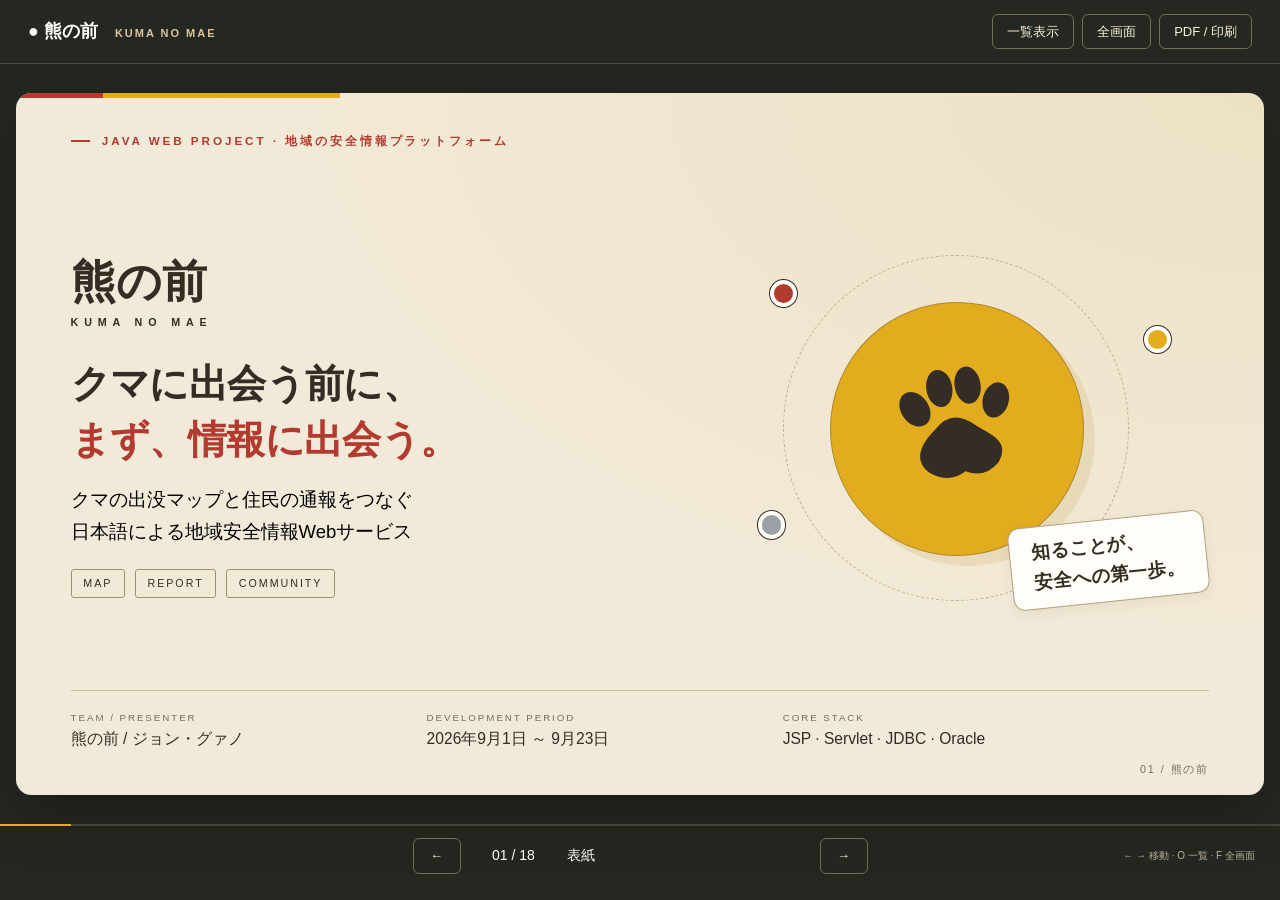
==== commit 15caa21d: "Feat: 日本語の発表資料とプロジェクト紹介READMEを追加" ====
--- a/index.html
+++ b/index.html
@@ -12,16 +12,16 @@
   <link rel="stylesheet" href="presentation/preview-duties.css">
 </head>
 <body>
-  <header class="toolbar"><a class="brand" href="#1">● 熊の前 <span>KUMA NO MAE</span></a><div class="tools"><button id="overview" type="button">一覧表示</button><button id="notes-toggle" type="button">発表ノート</button><button id="fullscreen" type="button">全画面</button><button id="print" type="button">PDF / 印刷</button></div></header>
+  <header class="toolbar"><a class="brand" href="#1">● 熊の前 <span>KUMA NO MAE</span></a><div class="tools"><button id="overview" type="button">一覧表示</button><button id="fullscreen" type="button">全画面</button><button id="print" type="button">PDF / 印刷</button></div></header>
   <main id="deck" aria-label="プロジェクト発表スライド">
     <section class="slide cover" data-title="表紙">
       <div class="eyebrow">JAVA WEB PROJECT · 地域の安全情報プラットフォーム</div>
       <div class="cover-grid"><div><div class="wordmark">熊の前<span>KUMA NO MAE</span></div><h1>クマに出会う前に、<br><em>まず、情報に出会う。</em></h1><p class="lead">クマの出没マップと住民の通報をつなぐ<br>日本語による地域安全情報Webサービス</p><div class="tags"><span>MAP</span><span>REPORT</span><span>COMMUNITY</span></div></div><div class="cover-art"><div class="orbit"></div><div class="seal"><svg viewBox="0 0 180 180" aria-label="クマの肉球"><ellipse cx="43" cy="57" rx="17" ry="23" transform="rotate(-25 43 57)"/><ellipse cx="77" cy="37" rx="16" ry="23"/><ellipse cx="112" cy="39" rx="16" ry="23"/><ellipse cx="143" cy="63" rx="16" ry="22" transform="rotate(25 143 63)"/><path d="M47 137C27 115 49 96 63 86Q88 63 113 89C125 101 154 115 133 139Q113 156 91 143Q69 155 47 137Z"/></svg></div><div class="art-label">知ることが、<br>安全への第一歩。</div><span class="map-point p1"></span><span class="map-point p2"></span><span class="map-point p3"></span></div></div>
-      <div class="cover-meta"><div><small>TEAM / PRESENTER</small><span contenteditable="true" data-save="presenter-ja" aria-label="チーム名・発表者を入力">チーム名・発表者を入力</span></div><div><small>DEVELOPMENT PERIOD</small><span contenteditable="true" data-save="period-ja" aria-label="開発期間を入力">開発期間を入力</span></div><div><small>CORE STACK</small><span>JSP · Servlet · JDBC · Oracle</span></div></div>
+<div class="cover-meta"><div><small>TEAM / PRESENTER</small><span>熊の前 / ジョン・グァノ</span></div><div><small>DEVELOPMENT PERIOD</small><span>2026年9月1日 ～ 9月23日</span></div><div><small>CORE STACK</small><span>JSP · Servlet · JDBC · Oracle</span></div></div>
       <aside class="speaker-notes">冒頭ではサービスが解決したい課題を伝えます。「出没情報を探すだけでなく、地図での確認から通報・管理までをつなぎました」。チーム名と開発期間は実際の情報を入力してください。入力内容はこのブラウザーに保存されます。</aside>
     </section>
     <section class="slide" data-title="目次"><div class="eyebrow">CONTENTS · 発表の流れ</div><h2>サービスからコードまで、<br>ひとつの流れで。</h2><div class="agenda"><article><b>01</b><div><h3>なぜ開発したのか</h3><p>企画意図・利用者・要件</p></div></article><article><b>02</b><div><h3>どのように設計したのか</h3><p>デザイン・技術構成・MVC・データ</p></div></article><article><b>03</b><div><h3>何を実装したのか</h3><p>地図・通報・会員・コミュニティ・管理</p></div></article><article><b>04</b><div><h3>どのような課題を解決したのか</h3><p>デモ・日付フィルターの不具合・改善方針</p></div></article></div><div class="bottom-line">発表の軸：位置と危険度を理解し、住民の情報をサービスにつなぐ</div><aside class="speaker-notes">設計の説明後、利用者の操作の流れに沿って機能を紹介します。クラス名をすべて読み上げるよりも、責務の分離とデータの流れに焦点を当てます。</aside></section>
-<section class="slide" data-title="チーム紹介"><div class="eyebrow">TEAM · チーム紹介</div><h2>4人でつくる「熊の前」。</h2><p class="subtitle">バックエンド1名・フロントエンド3名のチーム構成</p><div class="cols four team-grid"><article class="card accent"><span class="card-no">TEAM LEADER</span><div class="member-number">01</div><div class="member-photo"><img src="presentation/member-01.png" alt="ジョン・グァノ"></div><h3 lang="ja">ジョン・グァノ</h3><span class="team-role">チームリーダー</span><p>バックエンド担当</p><div class="member-duties">チーム管理<br>データベース設計<br>バックエンド全体</div></article><article class="card"><span class="card-no">FRONTEND</span><div class="member-number">02</div><div class="member-photo"><img src="presentation/member-02.jpg" alt="キム・スリム"></div><h3 lang="ja">キム・スリム</h3><span class="team-role">チームメンバー</span><p>フロントエンド担当</p><div class="member-duties">会員管理 設計・実装<br>地図 設計・実装</div></article><article class="card"><span class="card-no">FRONTEND</span><div class="member-number">03</div><div class="member-photo no-photo" aria-hidden="true"></div><h3 lang="ja">パク・ジョンウク</h3><span class="team-role">チームメンバー</span><p>フロントエンド担当</p><div class="member-duties">トップページ 設計・実装<br>マイページ 設計・実装</div></article><article class="card"><span class="card-no">FRONTEND</span><div class="member-number">04</div><div class="member-photo"><img src="presentation/member-04.png" alt="キム・ビョンギュ"></div><h3 lang="ja">キム・ビョンギュ</h3><span class="team-role">チームメンバー</span><p>フロントエンド担当</p><div class="member-duties">掲示板 設計・実装<br>管理者ページ 設計・実装</div></article></div><aside class="speaker-notes">メンバーは全4名です。ジョン・グァノはチームリーダー兼バックエンド担当、キム・スリム・パク・ジョンウク・キム・ビョンギュはフロントエンド担当です。氏名は指定された日本語表記を使用しています。</aside></section>
+<section class="slide" data-title="チーム紹介"><div class="eyebrow">TEAM · チーム紹介</div><h2>4人でつくる「熊の前」。</h2><p class="subtitle">バックエンド1名・フロントエンド3名のチーム構成</p><div class="cols four team-grid"><article class="card accent"><span class="card-no">TEAM LEADER</span><div class="member-number">01</div><div class="member-photo"><img src="presentation/member-01.png" alt="ジョン・グァノ"></div><h3 lang="ja">ジョン・グァノ</h3><span class="team-role">チームリーダー</span><p>バックエンド担当</p><div class="member-duties">チーム管理<br>データベース設計<br>バックエンド全体</div></article><article class="card"><span class="card-no">FRONTEND</span><div class="member-number">02</div><div class="member-photo"><img src="presentation/member-02.jpg" alt="キム・スリム"></div><h3 lang="ja">キム・スリム</h3><span class="team-role">チームメンバー</span><p>フロントエンド担当</p><div class="member-duties">会員管理 設計・実装<br>地図 設計・実装</div></article><article class="card"><span class="card-no">FRONTEND</span><div class="member-number">03</div><div class="member-photo"><img src="presentation/member-03.png" alt="パク・ジョンウク"></div><h3 lang="ja">パク・ジョンウク</h3><span class="team-role">チームメンバー</span><p>フロントエンド担当</p><div class="member-duties">トップページ 設計・実装<br>マイページ 設計・実装</div></article><article class="card"><span class="card-no">FRONTEND</span><div class="member-number">04</div><div class="member-photo"><img src="presentation/member-04.png" alt="キム・ビョンギュ"></div><h3 lang="ja">キム・ビョンギュ</h3><span class="team-role">チームメンバー</span><p>フロントエンド担当</p><div class="member-duties">掲示板 設計・実装<br>管理者ページ 設計・実装</div></article></div><aside class="speaker-notes">メンバーは全4名です。ジョン・グァノはチームリーダー兼バックエンド担当、キム・スリム・パク・ジョンウク・キム・ビョンギュはフロントエンド担当です。氏名は指定された日本語表記を使用しています。</aside></section>
     <section class="slide" data-title="プロジェクト概要"><div class="eyebrow">01 / PROJECT OVERVIEW</div><h2>「どこで、どのくらい危険なのか？」</h2><p class="subtitle">出没場所・日時・危険度・解除状態をまとめて確認できるサービス</p><div class="cols three"><article class="card"><span class="card-no">BACKGROUND</span><h3>一覧だけでは<br>場所を把握しにくい</h3><p>住所と投稿を地図マーカーにつなぎ、関心のある地域の状況を位置関係から理解できるよう設計しました。</p></article><article class="card"><span class="card-no">APPROACH</span><h3>閲覧から通報まで<br>ひとつの利用フロー</h3><p>トップページで状況を確認し、地図で範囲を絞り込んだ後、詳細の閲覧や目撃情報の通報へ進みます。</p></article><article class="card accent"><span class="card-no">VALUE</span><h3>危険情報に加えて<br>解除状態も伝える</h3><p>DANGER・WARNING・CAUTIONとCLEARを区別し、出没情報の状態を色と文字で伝えます。</p></article></div><div class="ribbon">主な利用者 <strong>日本の地域住民・訪問者・サービス管理者</strong></div><aside class="speaker-notes">このスライドでは開発意図を説明します。事故減少率や実際の利用者数など、検証していない成果の数値は提示しません。</aside></section>
     <section class="slide" data-title="要件定義"><div class="eyebrow">02 / REQUIREMENTS</div><h2>利用者ごとに必要な機能を定義する。</h2><div class="cols two"><div class="table-wrap"><table><thead><tr><th>利用者</th><th>主要機能</th></tr></thead><tbody><tr><td>情報閲覧</td><td>地図マーカー・危険度の凡例・地域／期間／危険度の検索</td></tr><tr><td>会員</td><td>登録・ログイン・メール認証・アカウント復旧</td></tr><tr><td>通報者</td><td>目撃情報の登録・位置／画像の添付・詳細閲覧</td></tr><tr><td>コミュニティ利用者</td><td>投稿の作成／編集／削除・コメント・いいね</td></tr><tr><td>管理者</td><td>通報の承認／却下／解除・会員とコミュニティの管理</td></tr></tbody></table></div><div class="stack"><article class="card"><h3>一貫した案内</h3><p>日本語UI、共通のヘッダー／フッター、危険度の色と名称を使用します。</p></article><article class="card"><h3>役割に応じたアクセス</h3><p>ログイン状態と利用者の権限に応じて、作成・編集・管理のリクエストを処理します。</p></article><article class="card"><h3>処理結果を明確に表示</h3><p>エラー・認証・パスワード再設定の結果を画面で確認できる構成にします。</p></article></div></div><aside class="speaker-notes">要件は機能と使いやすさに分けて説明します。セキュリティが完全であると主張するのではなく、実際の権限確認と認証の流れを紹介します。</aside></section>
     <section class="slide" data-title="デザインコンセプト"><div class="eyebrow">03 / DESIGN LANGUAGE</div><h2>温かみのある印象と、明確な危険表示。</h2><div class="cols two"><div><div class="palette"><div style="--swatch:#eee5d1"><span>CREAM</span><code>#EEE5D1</code></div><div style="--swatch:#332d25" class="light-text"><span>INK</span><code>#332D25</code></div><div style="--swatch:#e3ac1f"><span>YELLOW</span><code>#E3AC1F</code></div></div><h3>プロジェクトのビジュアル表現</h3><p>クリーム色の背景に濃い茶色の枠線、紙のカードを思わせる面と影。黄色は主な操作を、赤色は危険情報を強調します。</p><p>発表資料にも同じ配色とクマの肉球モチーフを取り入れました。</p></div><article class="card legend-demo"><h3>危険度の凡例</h3><div><span class="risk danger">DANGER</span><p><strong>危険</strong> クマの目撃など危険度の高い情報</p></div><div><span class="risk warning">WARNING</span><p><strong>警戒</strong> 足跡・痕跡の情報</p></div><div><span class="risk caution">CAUTION</span><p><strong>注意</strong> 鳴き声・気配などの注意情報</p></div><div><span class="risk clear">CLEAR</span><p><strong>解除</strong> 危険の解除状態</p></div></article></div><aside class="speaker-notes">色だけで意味を伝えず、英語の区分と日本語の名称を併記します。ここで示す配色は、プロジェクトのスタイルを基にした発表用テーマです。</aside></section>
@@ -33,7 +33,7 @@
     <section class="slide" data-title="会員認証"><div class="eyebrow">09 / ACCOUNT & AUTHENTICATION</div><h2>登録から復旧まで、つながるアカウント機能。</h2><div class="cols three"><article class="card"><span class="card-no">SIGN UP</span><h3>登録・メール認証</h3><ul><li>ID／メールの重複確認API</li><li>登録情報をサーバーで検証</li><li>メール認証トークンを送信</li><li>リンク検証と認証結果の案内</li></ul><code>SignUpService<br>EmailVerifyService</code></article><article class="card"><span class="card-no">LOGIN</span><h3>ログイン・セッション</h3><ul><li>アカウント情報とパスワードの確認</li><li>BCryptハッシュを使用</li><li>ログイン利用者のセッション管理</li><li>ログアウト処理</li></ul><code>LoginService<br>PasswordUtil</code></article><article class="card accent"><span class="card-no">RECOVERY</span><h3>パスワード再設定</h3><ul><li>復旧リンクとトークンの有効性確認</li><li>新パスワードの長さ／一致を検証</li><li>パスワード更新・トークン使用処理</li><li>専用の完了画面を表示</li></ul><code>ResetPasswordService<br>reset_password_complete.jsp</code></article></div><div class="bottom-line">完了を確認した後、利用者が「ログインする」から移動する画面構成</div><aside class="speaker-notes">確認したResetPasswordServiceには直前のパスワードとの比較処理はありません。実装済み機能としては紹介しません。パスワード更新とトークン使用処理は同じトランザクション内で実行されます。</aside></section>
     <section class="slide" data-title="掲示板とコミュニティ"><div class="eyebrow">10 / REPORT & COMMUNITY</div><h2>場所を伝える通報、会話をつなぐ交流。</h2><div class="cols two"><article class="card"><span class="card-no">SIGHTING REPORT</span><h3>クマ目撃・出没情報</h3><p>出没場所・危険度・目撃内容を伝える情報掲示板</p><ul><li>一覧表示と詳細情報</li><li>座標・住所と画像の添付</li><li>危険度と解除状態の表示</li><li>管理者による承認・却下・解除</li></ul><div class="mini-flow">BoardController → BoardReportService → BoardDao</div></article><article class="card"><span class="card-no">COMMUNITY</span><h3>住民同士の情報共有</h3><p>住民が投稿とコメントで情報を共有するコミュニティ</p><ul><li>投稿の作成・編集・削除</li><li>画像添付と詳細閲覧</li><li>コメントの作成・削除</li><li>いいね切り替えAPI</li></ul><div class="mini-flow">CommunityController → Service → CommunityBoardDao</div></article></div><div class="source">関連SQL： BOARD · BOARD_FILE / COMMUNITY_BOARD · COMMUNITY_FILE · COMMUNITY_COMMENT · COMMUNITY_LIKE</div><aside class="speaker-notes">目撃情報の掲示板とコミュニティは区別して説明します。管理者機能とは別に、投稿者の権限確認は各サービスが担います。</aside></section>
     <section class="slide" data-title="管理者機能"><div class="eyebrow">11 / ADMINISTRATION</div><h2>登録後の情報も管理する。</h2><div class="cols three"><article class="card"><span class="card-no">REPORTS</span><h3>通報管理</h3><p>登録された通報を確認し、承認・却下・危険解除を処理します。</p><code>AdminApproveService<br>AdminRejectService<br>AdminClearService</code></article><article class="card"><span class="card-no">MEMBERS</span><h3>会員管理</h3><p>会員一覧、権限変更、削除・復旧に関する管理リクエストを処理します。</p><code>AdminMemberListService<br>AdminUpdateGradeService<br>AdminRestoreMemberService</code></article><article class="card"><span class="card-no">MODERATION</span><h3>コミュニティ管理</h3><p>投稿の非表示・表示・削除やコメント削除などの運営機能を提供します。</p><code>AdminCommunityHideService<br>AdminCommunityShowService<br>AdminCommunityCommentDeleteService</code></article></div><div class="ribbon">アクセスの流れ <strong>AdminController → 管理者の確認 → 該当Service</strong><span>管理履歴： AdminLogDao</span></div><aside class="speaker-notes">一般利用者と管理者の画面を分離しました。承認／解除などデータを変更する操作は、準備したデモデータで実演してください。</aside></section>
-    <section class="slide" data-title="デモ動画"><div class="eyebrow">12 / DEMONSTRATION</div><h2>画面でたどる利用者の操作フロー。</h2><div class="cols video-layout"><div class="video-box"><video id="demo-video" controls playsinline preload="metadata" aria-label="プロジェクトのデモ動画"></video><div id="video-placeholder"><span class="play-symbol">▶</span><h3>プロジェクトのデモ動画</h3><p>下のボタンから用意したローカル動画を選択してください。</p><p class="small">サーバーにアップロードせず、このブラウザーで再生します。</p></div><label class="video-picker" for="video-file">動画を選択<input id="video-file" type="file" accept="video/*"></label><span id="video-status" class="small" aria-live="polite"></span></div><div class="stack demo-steps"><article><b>01</b><div><h3>地域・期間の検索</h3><p>地図マーカーと一覧が同時に更新されることを確認</p></div></article><article><b>02</b><div><h3>CLEARを含める／除外</h3><p>チェック状態に応じた解除情報の表示</p></div></article><article><b>03</b><div><h3>詳細・通報・コミュニティ</h3><p>利用者の参加フローを紹介</p></div></article><article><b>04</b><div><h3>会員認証・復旧</h3><p>入力検証と完了画面を確認</p></div></article></div></div><aside class="speaker-notes">動画ファイルは未提供のため、再生領域を用意しています。発表前にファイルを選択してください。再読み込み後は再選択が必要です。デモデータは実際の事件と混同されないよう区別してください。</aside></section>
+<section class="slide" data-title="デモ動画"><div class="eyebrow">12 / DEMONSTRATION</div><h2>画面でたどる利用者の操作フロー。</h2><div class="cols video-layout"><div class="video-box youtube-box"><iframe id="youtube-demo" src="https://www.youtube.com/embed/ck51SNuZAaQ" title="熊の前 プロジェクトのデモ動画" allow="accelerometer; autoplay; clipboard-write; encrypted-media; gyroscope; picture-in-picture; web-share" referrerpolicy="strict-origin-when-cross-origin" allowfullscreen></iframe><a class="youtube-link" href="https://www.youtube.com/watch?v=ck51SNuZAaQ" target="_blank" rel="noopener noreferrer">YouTubeで見る ↗</a></div><div class="stack demo-steps"><article><b>01</b><div><h3>地域・期間の検索</h3><p>地図マーカーと一覧が同時に更新されることを確認</p></div></article><article><b>02</b><div><h3>CLEARを含める／除外</h3><p>チェック状態に応じた解除情報の表示</p></div></article><article><b>03</b><div><h3>詳細・通報・コミュニティ</h3><p>利用者の参加フローを紹介</p></div></article><article><b>04</b><div><h3>会員認証・復旧</h3><p>入力検証と完了画面を確認</p></div></article></div></div><aside class="speaker-notes">YouTubeのデモ動画を再生します。インターネット接続が必要です。埋め込み再生が制限される場合は「YouTubeで見る」から開いてください。デモデータは実際の事件と混同されないよう区別してください。</aside></section>
     <section class="slide" data-title="トラブルシューティング"><div class="eyebrow">13 / TROUBLESHOOTING</div><h2>検索すると投稿が消える原因。</h2><div class="cols two"><article class="card"><span class="pill red">BEFORE</span><h3>日付オブジェクトを文字列として処理</h3><pre>eventDate: {
   date: { year: 2026, month: 9, day: 10 }
 }
@@ -45,8 +45,8 @@
 開始日 ≤ 出没日 ≤ 終了日
 // 同じYYYY-MM-DD形式で比較</pre><p>年・月・日を取り出し、月／日を2桁にそろえることで日付表示と検索を修正しました。</p></article></div><div class="bottom-line">解決の流れ：画面の症状 → 実際のJSONを確認 → データ形式を整理 → 検索を再確認</div><aside class="speaker-notes">実際に修正した事例です。Google MapsのMarker非推奨警告と日付フィルターの問題は別の原因でした。重要なのはAPIと画面の間で日付形式をそろえることです。</aside></section>
     <section class="slide" data-title="改善方針"><div class="eyebrow">14 / NEXT STEPS</div><h2>実装した仕組みを、さらに堅牢に。</h2><p class="subtitle">以下は実装済みの成果と区別した、今後の改善提案です。</p><div class="cols three"><article class="card"><span class="card-no">DATA CONTRACT</span><h3>API形式の統一</h3><p>日付を統一したISO文字列で返し、地域分類と元データの種類別に詳細リンクの規則を明示します。</p><span class="tag">データの整合性</span></article><article class="card"><span class="card-no">USER EXPERIENCE</span><h3>検索体験の改善</h3><p>該当結果なしの案内、初期表示とリセット時の期間条件の統一、多数のマーカーのクラスタリングを検討します。</p><span class="tag">検索の使いやすさ</span></article><article class="card"><span class="card-no">MAINTENANCE</span><h3>検証と保守</h3><p>直前のパスワードの再利用制限、API／権限の回帰テスト、共通スタイルと地図コードの整理を進めます。</p><span class="tag">安定性</span></article></div><aside class="speaker-notes">直前のパスワードの再利用制限は確認したサービスコードにまだないため、改善事項に含めています。実装状況は発表直前の最新コードと照合してください。</aside></section>
-    <section class="slide closing" data-title="まとめ"><div class="eyebrow">KUMA NO MAE · 熊の前</div><h2>情報をつなぎ、<br><em>安全へ、もう一歩。</em></h2><p class="lead">地図と住民の通報をひとつに。<br>閲覧から参加・運営までつなぐServlet MVCプロジェクト。</p><div class="closing-tags"><span>位置に基づく情報</span><span>住民参加</span><span>役割ごとの責務分離</span></div><div class="qa">ありがとうございました。<strong>Q & A</strong></div><aside class="speaker-notes">企画意図、利用者の操作フロー、解決したデータの問題を一文ずつまとめます。実際の運用成果や統計は根拠がある場合にのみ付け加えてください。</aside></section>
+    <section class="slide closing" data-title="まとめ"><div class="eyebrow">KUMA NO MAE · 熊の前</div><h2>情報をつなぎ、<br><em>安全へ、もう一歩。</em></h2><p class="lead">地図と住民の通報をひとつに。<br>閲覧から参加・運営までつなぐServlet MVCプロジェクト。</p><div class="closing-tags"><span>位置に基づく情報</span><span>住民参加</span><span>役割ごとの責務分離</span></div><p class="repository-link">開発ソース：<a href="https://github.com/hiro7899/KumanoMae" target="_blank" rel="noopener noreferrer">github.com/hiro7899/KumanoMae ↗</a></p><div class="qa">ありがとうございました。<strong>Q & A</strong></div><aside class="speaker-notes">企画意図、利用者の操作フロー、解決したデータの問題を一文ずつまとめます。実際の運用成果や統計は根拠がある場合にのみ付け加えてください。</aside></section>
   </main>
-  <footer class="controls"><button id="previous" type="button" aria-label="前のスライド">←</button><span id="page-label" aria-live="polite">01 / 18</span><span id="slide-title"></span><button id="next" type="button" aria-label="次のスライド">→</button><div class="progress"><span id="progress-fill"></span></div><small>← → 移動 · O 一覧 · N ノート · F 全画面</small></footer>
+  <footer class="controls"><button id="previous" type="button" aria-label="前のスライド">←</button><span id="page-label" aria-live="polite">01 / 18</span><span id="slide-title"></span><button id="next" type="button" aria-label="次のスライド">→</button><div class="progress"><span id="progress-fill"></span></div><small>← → 移動 · O 一覧 · F 全画面</small></footer>
 </body>
 </html>
--- a/presentation/japanese.css
+++ b/presentation/japanese.css
@@ -28,6 +28,13 @@
 .flow h3 { font-size: 22px; }
 .speaker-notes { line-height: 1.65; }
 .slide p { color: #000; }
+.controls #previous, .controls #next { width: 48px; flex: 0 0 48px; }
+.controls #page-label { width: 70px; flex: 0 0 70px; text-align: center; font-variant-numeric: tabular-nums; }
+.controls #slide-title { width: 235px; flex: 0 0 235px; white-space: nowrap; overflow: hidden; text-overflow: ellipsis; }
+.closing .repository-link { margin-top: 22px; font-size: 16px; }
+.repository-link a { color: #754619; text-underline-offset: 4px; }
+.youtube-box iframe { width: 100%; height: 360px; border: 0; background: #000; }
+.youtube-link { color: #f4d371; font-size: 14px; padding: 10px 16px; }
 .slide[data-title="地図検索"] { padding: 26px 40px 34px; }
 .slide[data-title="地図検索"] .eyebrow { margin-bottom: 7px; }
 .slide[data-title="地図検索"] h2 { font-size: 30px; margin-bottom: 12px; }
